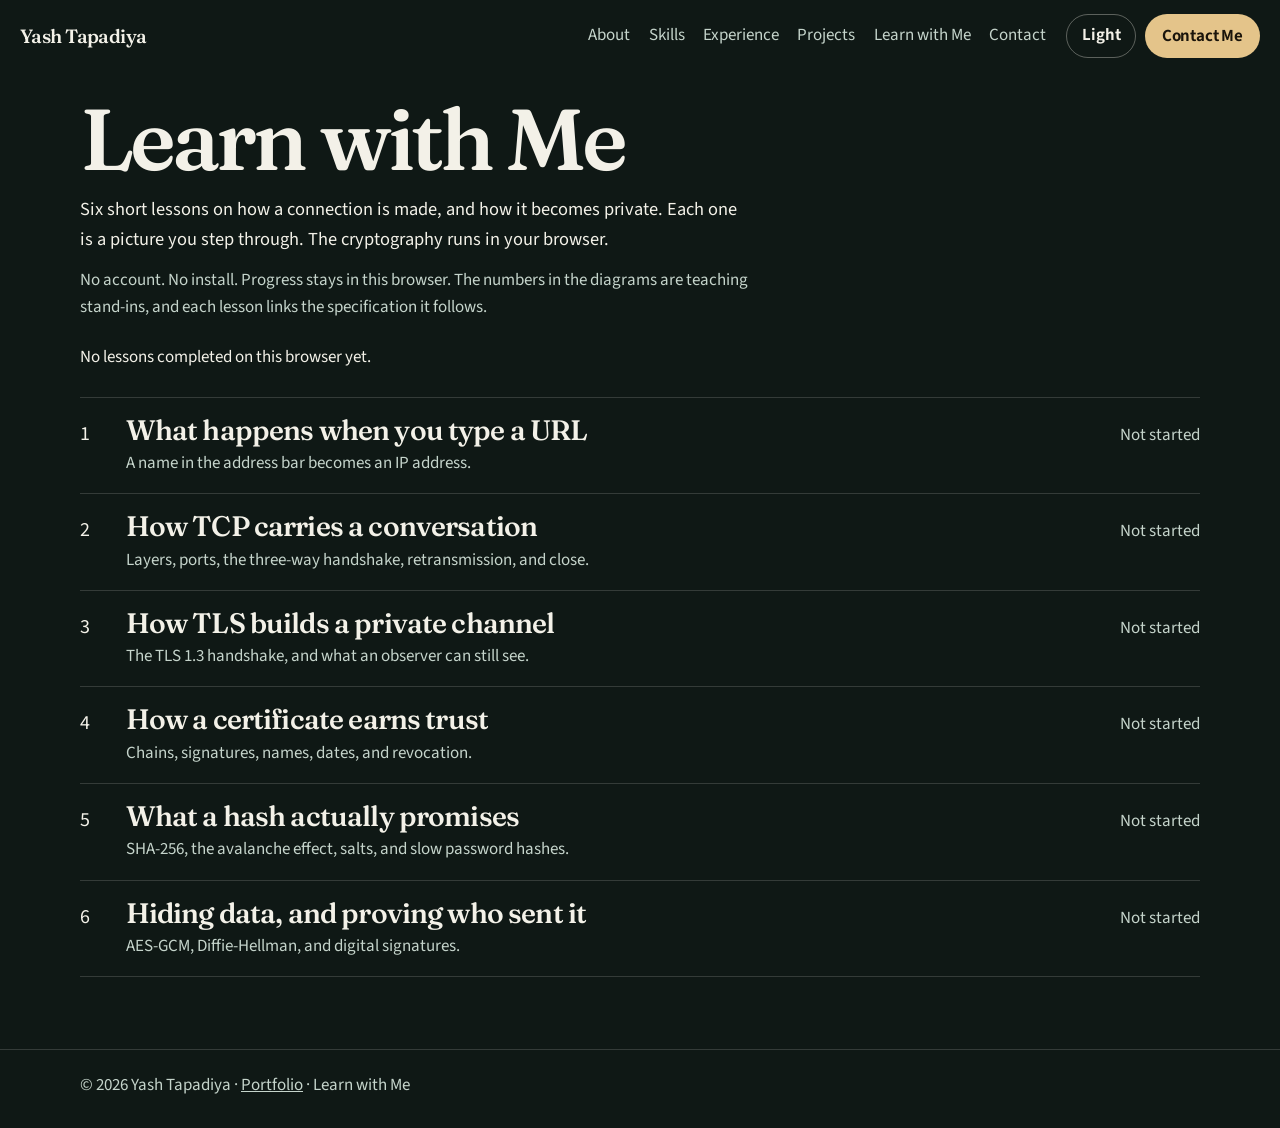
==== learn/index.html @ fdb94e3d "Add a Learn with Me course on connections and security. Six static lessons step through DNS, TCP, TL" ====
<!DOCTYPE html>
<html lang="en" data-theme="dark" class="no-js">
<head>
  <meta charset="UTF-8">
  <meta name="viewport" content="width=device-width, initial-scale=1.0">
  <script>
    document.documentElement.classList.remove("no-js");
    try {
      var savedTheme = localStorage.getItem("yt-theme");
      if (savedTheme === "light" || savedTheme === "dark") {
        document.documentElement.setAttribute("data-theme", savedTheme);
      }
    } catch (err) {}
  </script>
  <title>Learn with Me — Yash Tapadiya</title>
  <meta name="description" content="A free visual course on DNS, TCP, TLS, certificates, hashing, and encryption. Step through each idea in the browser.">
  <meta name="author" content="Yash Tapadiya">
  <meta name="theme-color" content="#0f1815">
  <link rel="canonical" href="https://yashtap1245-tech.github.io/learn/">
  <link rel="icon" href="../favicon.svg" type="image/svg+xml">
  <meta property="og:type" content="website">
  <meta property="og:locale" content="en_US">
  <meta property="og:site_name" content="Yash Tapadiya">
  <meta property="og:title" content="Learn with Me — Yash Tapadiya">
  <meta property="og:description" content="A free visual course on DNS, TCP, TLS, certificates, hashing, and encryption. Step through each idea in the browser.">
  <meta property="og:url" content="https://yashtap1245-tech.github.io/learn/">
  <meta property="og:image" content="https://yashtap1245-tech.github.io/data/portrait.jpg">
  <meta property="og:image:alt" content="Portrait of Yash Tapadiya">
  <meta name="twitter:card" content="summary">
  <meta name="twitter:title" content="Learn with Me — Yash Tapadiya">
  <meta name="twitter:description" content="A free visual course on DNS, TCP, TLS, certificates, hashing, and encryption. Step through each idea in the browser.">
  <meta name="twitter:image" content="https://yashtap1245-tech.github.io/data/portrait.jpg">
  <link rel="preload" href="../fonts/fraunces.woff2" as="font" type="font/woff2" crossorigin>
  <link rel="preload" href="../fonts/source-sans-3.woff2" as="font" type="font/woff2" crossorigin>
  <link rel="stylesheet" href="../css/site.css">
  <link rel="stylesheet" href="css/learn.css">
  
  <script type="application/ld+json">
  {
  "@context": "https://schema.org",
  "@type": "Course",
  "name": "Learn with Me",
  "description": "A free visual course on DNS, TCP, TLS, certificates, hashing, and encryption.",
  "url": "https://yashtap1245-tech.github.io/learn/",
  "isAccessibleForFree": true,
  "inLanguage": "en",
  "provider": {
    "@type": "Person",
    "name": "Yash Tapadiya",
    "url": "https://yashtap1245-tech.github.io/"
  }
}
  </script>
</head>
<body>
  <a class="skip" href="#content">Skip to content</a>
  <header class="site-header" id="site-header">
    <a class="logo" href="../">Yash Tapadiya</a>
    <nav class="site-nav" id="site-nav" aria-label="Sections">
      <ul class="nav-links">
        <li><a href="../#about">About</a></li>
        <li><a href="../#skills">Skills</a></li>
        <li><a href="../#experience">Experience</a></li>
        <li><a href="../#projects">Projects</a></li>
        <li><a href="index.html" aria-current="page">Learn with Me</a></li>
        <li><a href="../#contact">Contact</a></li>
      </ul>
    </nav>
    <div class="nav-actions">
      <button type="button" class="theme-toggle" id="theme-toggle" aria-pressed="false" aria-label="Switch to light mode">
        <span class="theme-toggle-label">Light</span>
      </button>
      <a class="btn btn-primary nav-hire" href="mailto:yashtap1245@gmail.com">Contact Me</a>
      <button type="button" class="nav-toggle" id="nav-toggle" aria-expanded="false" aria-controls="site-nav">Menu</button>
    </div>
    <div class="scroll-progress" aria-hidden="true"><span id="scroll-progress"></span></div>
  </header>
  <main id="content" tabindex="-1">
    <div class="learn-home">
      <div class="wrap">
        <h1>Learn with Me</h1>
        <p class="lede">Six short lessons on how a connection is made, and how it becomes private. Each one is a picture you step through. The cryptography runs in your browser.</p>
        <p class="course-note">No account. No install. Progress stays in this browser. The numbers in the diagrams are teaching stand-ins, and each lesson links the specification it follows.</p>
        <p class="course-progress" id="course-progress">No lessons completed on this browser yet.</p>
        <ol class="lesson-index" id="lesson-index">
        <li data-lesson="dns" data-steps="8">
          <a href="dns.html">
            <span class="lesson-num">1</span>
            <span>
              <span class="lesson-name">What happens when you type a URL</span>
              <span class="lesson-blurb">A name in the address bar becomes an IP address.</span>
            </span>
            <span class="lesson-state" data-state>Not started</span>
          </a>
        </li>
        <li data-lesson="tcp" data-steps="8">
          <a href="tcp.html">
            <span class="lesson-num">2</span>
            <span>
              <span class="lesson-name">How TCP carries a conversation</span>
              <span class="lesson-blurb">Layers, ports, the three-way handshake, retransmission, and close.</span>
            </span>
            <span class="lesson-state" data-state>Not started</span>
          </a>
        </li>
        <li data-lesson="tls" data-steps="8">
          <a href="tls.html">
            <span class="lesson-num">3</span>
            <span>
              <span class="lesson-name">How TLS builds a private channel</span>
              <span class="lesson-blurb">The TLS 1.3 handshake, and what an observer can still see.</span>
            </span>
            <span class="lesson-state" data-state>Not started</span>
          </a>
        </li>
        <li data-lesson="certificates" data-steps="7">
          <a href="certificates.html">
            <span class="lesson-num">4</span>
            <span>
              <span class="lesson-name">How a certificate earns trust</span>
              <span class="lesson-blurb">Chains, signatures, names, dates, and revocation.</span>
            </span>
            <span class="lesson-state" data-state>Not started</span>
          </a>
        </li>
        <li data-lesson="hashing" data-steps="6">
          <a href="hashing.html">
            <span class="lesson-num">5</span>
            <span>
              <span class="lesson-name">What a hash actually promises</span>
              <span class="lesson-blurb">SHA-256, the avalanche effect, salts, and slow password hashes.</span>
            </span>
            <span class="lesson-state" data-state>Not started</span>
          </a>
        </li>
        <li data-lesson="encryption" data-steps="8">
          <a href="encryption.html">
            <span class="lesson-num">6</span>
            <span>
              <span class="lesson-name">Hiding data, and proving who sent it</span>
              <span class="lesson-blurb">AES-GCM, Diffie-Hellman, and digital signatures.</span>
            </span>
            <span class="lesson-state" data-state>Not started</span>
          </a>
        </li>
        </ol>
      </div>
    </div>
  </main>
  <footer class="site-footer">
    <div class="wrap">
      <p>© 2026 Yash Tapadiya · <a href="../">Portfolio</a> · Learn with Me</p>
    </div>
  </footer>
  <script src="js/learn.js"></script>
</body>
</html>
---- css/site.css ----
@font-face {
  font-family: "Fraunces";
  src: url("../fonts/fraunces.woff2") format("woff2");
  font-weight: 100 900;
  font-style: normal;
  font-display: swap;
}

@font-face {
  font-family: "Fraunces";
  src: url("../fonts/fraunces-italic.woff2") format("woff2");
  font-weight: 100 900;
  font-style: italic;
  font-display: swap;
}

@font-face {
  font-family: "Source Sans 3";
  src: url("../fonts/source-sans-3.woff2") format("woff2");
  font-weight: 200 900;
  font-style: normal;
  font-display: swap;
}

:root {
  --bg: #0f1815;
  --elev: #16241f;
  --surface: #1c2e28;
  --text: #f3f1e8;
  --muted: #c5d4cb;
  --brass: #e4c48a;
  --brass-ink: #1a140b;
  --line: rgba(243, 241, 232, 0.16);
  --line-strong: rgba(243, 241, 232, 0.34);
  --btn: #e4c48a;
  --btn-text: #1a140b;
  --btn-hover: #f3d7a6;
  --ghost-hover: #f3f1e8;
  --nav-h: 4.5rem;
  --gutter: 1.25rem;
  --measure: 66ch;
  --header: color-mix(in srgb, var(--bg) 84%, transparent);
  --shadow: 0 24px 60px rgba(0, 0, 0, 0.28);
  color-scheme: dark;
  scrollbar-color: var(--brass) var(--bg);
  scrollbar-width: thin;
}

html[data-theme="light"] {
  --bg: #e5eee8;
  --elev: #f4f7f5;
  --surface: #fbfcfb;
  --text: #13241c;
  --muted: #3c5248;
  --brass: #8a5418;
  --brass-ink: #1a140b;
  --line: rgba(19, 36, 28, 0.14);
  --line-strong: rgba(19, 36, 28, 0.32);
  --btn: #16382c;
  --btn-text: #f4f7f4;
  --btn-hover: #0e2820;
  --ghost-hover: #16382c;
  --header: color-mix(in srgb, var(--bg) 88%, transparent);
  --shadow: 0 18px 40px rgba(19, 36, 28, 0.08);
  color-scheme: light;
}

*,
*::before,
*::after { box-sizing: border-box; }

html { scroll-padding-top: var(--nav-h); }

@media (prefers-reduced-motion: no-preference) {
  html { scroll-behavior: smooth; }
}

html.lenis,
html.lenis body { scroll-behavior: auto !important; }

body.nav-lock { overflow: hidden; }

body {
  margin: 0;
  background: var(--bg);
  color: var(--text);
  font-family: "Source Sans 3", "Segoe UI", sans-serif;
  font-size: 1.0625rem;
  font-weight: 400;
  line-height: 1.6;
  text-rendering: optimizeLegibility;
  -webkit-font-smoothing: antialiased;
  overflow-x: clip;
}

img { max-width: 100%; height: auto; }

h1, h2, h3, p, ul, ol, blockquote, figure, address { margin: 0; }

address { font-style: normal; }

ul, ol { padding: 0; list-style: none; }

a { color: inherit; }

strong { font-weight: 650; }

::selection {
  background: var(--brass);
  color: var(--brass-ink);
}

:focus { outline: none; }

:focus-visible {
  outline: 2px solid var(--brass);
  outline-offset: 3px;
}

.skip {
  position: absolute;
  left: 1rem;
  top: -4rem;
  z-index: 100;
  background: var(--brass);
  color: var(--brass-ink);
  padding: 0.6rem 0.9rem;
  border-radius: 999px;
  text-decoration: none;
  font-weight: 650;
}

.skip:focus { top: 0.75rem; }

.wrap {
  width: min(1120px, calc(100% - 2 * var(--gutter)));
  margin-inline: auto;
}

.section {
  padding: 5.5rem 0;
  scroll-margin-top: var(--nav-h);
}

.section-elev { background: var(--elev); }

.section h2,
.contact-display,
.hero h1,
.logo,
.reel-name,
.stat-num,
.edu h3,
.project-name,
.job h3,
.pullquote {
  font-family: "Fraunces", Georgia, serif;
  font-weight: 560;
}

.section h2 {
  font-size: clamp(2.5rem, 5vw, 3.75rem);
  letter-spacing: -0.045em;
  line-height: 0.95;
  margin-bottom: 1.4rem;
}

.btn {
  display: inline-flex;
  align-items: center;
  justify-content: center;
  min-height: 44px;
  padding: 0.65rem 1.15rem;
  border-radius: 999px;
  border: 1px solid transparent;
  text-decoration: none;
  font-weight: 650;
  letter-spacing: -0.01em;
  line-height: 1;
  transition: background-color 0.2s ease, border-color 0.2s ease, color 0.2s ease;
}

.btn-primary { background: var(--btn); color: var(--btn-text); }
.btn-primary:hover { background: var(--btn-hover); }

.btn-ghost {
  background: transparent;
  color: var(--text);
  border-color: var(--line-strong);
}

.btn-ghost:hover {
  border-color: var(--brass);
  color: var(--ghost-hover);
}

html[data-theme="dark"] .btn-ghost:hover { color: var(--brass); }

.cursor {
  position: fixed;
  left: 0;
  top: 0;
  z-index: 80;
  width: 14px;
  height: 14px;
  margin: -7px 0 0 -7px;
  border: 1px solid #fff;
  border-radius: 50%;
  mix-blend-mode: difference;
  pointer-events: none;
  opacity: 0;
  transform: translate3d(-100px, -100px, 0);
}

html.has-cursor,
html.has-cursor * { cursor: none !important; }

.cursor.is-hot {
  width: 46px;
  height: 46px;
  margin: -23px 0 0 -23px;
}

.site-header {
  position: fixed;
  inset: 0 0 auto 0;
  z-index: 40;
  display: flex;
  align-items: center;
  gap: 1.25rem;
  height: var(--nav-h);
  padding: 0 var(--gutter);
  background: transparent;
}

.site-header.is-scrolled {
  background: var(--header);
  backdrop-filter: blur(16px);
  border-bottom: 1px solid var(--line);
}

.logo {
  font-size: 1.2rem;
  letter-spacing: -0.03em;
  text-decoration: none;
  margin-right: auto;
  white-space: nowrap;
}

.nav-links {
  display: flex;
  align-items: center;
  gap: 1.15rem;
}

.nav-links a {
  text-decoration: none;
  color: var(--muted);
  padding: 0.4rem 0;
}

.nav-links a:hover { color: var(--text); }

.nav-links a[aria-current="true"] {
  color: var(--text);
  text-decoration: underline;
  text-decoration-color: var(--brass);
  text-decoration-thickness: 2px;
  text-underline-offset: 0.4rem;
}

.nav-actions {
  display: flex;
  align-items: center;
  gap: 0.55rem;
}

.theme-toggle,
.nav-toggle {
  min-height: 44px;
  border: 1px solid var(--line-strong);
  background: transparent;
  color: var(--text);
  border-radius: 999px;
  font: inherit;
  font-weight: 650;
  padding: 0 0.9rem;
  white-space: nowrap;
}

.theme-toggle:hover,
.nav-toggle:hover { border-color: var(--brass); }

.nav-toggle { display: none; }

.nav-hire { padding-inline: 1rem; white-space: nowrap; }

@media (max-width: 520px) {
  .nav-actions { gap: 0.35rem; }
  .nav-hire { display: none; }
  .theme-toggle,
  .nav-toggle { padding-inline: 0.7rem; }
  .logo { font-size: 1.02rem; }
}

.scroll-progress {
  position: absolute;
  left: 0;
  right: 0;
  bottom: 0;
  height: 2px;
  pointer-events: none;
}

.scroll-progress span {
  display: block;
  height: 100%;
  width: 100%;
  background: var(--brass);
  transform: scaleX(0);
  transform-origin: left center;
}

.hero {
  position: relative;
  min-height: 100svh;
  padding: calc(var(--nav-h) + 1.75rem) 0 2.5rem;
  background:
    radial-gradient(55% 48% at 82% 38%, rgba(228, 196, 138, 0.16), transparent 64%),
    radial-gradient(40% 36% at 96% 80%, rgba(36, 78, 66, 0.55), transparent 70%),
    var(--bg);
  scroll-margin-top: 0;
}

html[data-theme="light"] .hero {
  background:
    radial-gradient(50% 46% at 84% 36%, rgba(138, 84, 24, 0.16), transparent 62%),
    radial-gradient(36% 32% at 8% 90%, rgba(22, 56, 44, 0.08), transparent 70%),
    var(--bg);
}

.sounding {
  display: none;
  position: absolute;
  inset: 0;
  width: 100%;
  height: 100%;
  z-index: 0;
  pointer-events: none;
}

html.is-live .sounding { display: block; }

.hero-shade {
  position: absolute;
  inset: 0;
  z-index: 1;
  pointer-events: none;
  background:
    linear-gradient(90deg, color-mix(in srgb, var(--bg) 94%, transparent) 0%, color-mix(in srgb, var(--bg) 78%, transparent) 36%, color-mix(in srgb, var(--bg) 28%, transparent) 58%, transparent 72%),
    linear-gradient(to bottom, color-mix(in srgb, var(--bg) 80%, transparent), transparent 18%);
}

.hero-inner { position: relative; z-index: 2; }

.hero-grid {
  display: grid;
  grid-template-columns: minmax(0, 1fr) minmax(12.5rem, 16.5rem);
  gap: clamp(1.5rem, 4vw, 4rem);
  align-items: center;
}

.hero-tag {
  display: flex;
  align-items: center;
  gap: 0.6rem;
  color: var(--muted);
  margin-bottom: 1rem;
  max-width: 40rem;
}

.status-dot {
  flex: 0 0 auto;
  width: 0.55rem;
  height: 0.55rem;
  border-radius: 50%;
  background: #7dcea0;
  box-shadow: 0 0 0 4px rgba(125, 206, 160, 0.16);
}

html[data-theme="light"] .status-dot {
  background: #1f7a45;
  box-shadow: 0 0 0 4px rgba(31, 122, 69, 0.14);
}

.hero h1 {
  font-size: clamp(4.4rem, 8.6vw, 7.5rem);
  line-height: 0.86;
  letter-spacing: -0.055em;
  font-weight: 560;
}

.line { display: block; }

.line-inner { display: block; padding-bottom: 0.08em; }

.hero-desc {
  max-width: var(--measure);
  margin-top: 1.15rem;
  font-size: 1.08rem;
  line-height: 1.6;
}

.hero-actions {
  display: flex;
  flex-wrap: wrap;
  gap: 0.7rem;
  margin-top: 1.35rem;
}

.hero-mail { margin-top: 0.8rem; }

.hero-mail a,
.contact-sub a {
  text-decoration-color: var(--brass);
  text-underline-offset: 0.18em;
}

.hero-portrait {
  margin: 0;
  justify-self: end;
  width: min(100%, 14.5rem);
}

.hero-portrait img {
  display: block;
  width: 100%;
  height: auto;
  aspect-ratio: 1 / 1;
  object-fit: cover;
  object-position: center center;
  border: 0;
  border-radius: 4px;
  box-shadow: 0 12px 28px rgba(0, 0, 0, 0.28);
}

html[data-theme="light"] .hero-portrait img {
  box-shadow: 0 10px 24px rgba(19, 36, 28, 0.14);
}

.hero-portrait figcaption {
  margin-top: 0.55rem;
  color: var(--muted);
  font-size: 0.95rem;
}

.stats {
  display: grid;
  grid-template-columns: repeat(3, 1fr);
  margin-top: 2.75rem;
  border-top: 1px solid var(--line);
}

.stats li {
  padding: 1.15rem 1rem 0 0;
}

.stats li + li {
  border-left: 1px solid var(--line);
  padding-left: 1rem;
}

.stat-num {
  display: block;
  font-size: clamp(2rem, 3vw, 2.7rem);
  letter-spacing: -0.04em;
  line-height: 1;
}

.stat-label {
  display: block;
  margin-top: 0.35rem;
  color: var(--muted);
  max-width: 12rem;
}

.about-grid {
  display: grid;
  grid-template-columns: minmax(0, 1.15fr) minmax(16rem, 0.85fr);
  gap: clamp(2rem, 6vw, 5rem);
  align-items: start;
}

.about-copy p + p { margin-top: 1rem; }

.about-copy p { max-width: var(--measure); }

.pullquote {
  margin: 1.6rem 0;
  padding-left: 1.1rem;
  border-left: 2px solid var(--brass);
  font-style: italic;
  font-size: clamp(1.35rem, 2vw, 1.7rem);
  font-weight: 480;
  line-height: 1.35;
  letter-spacing: -0.025em;
  max-width: 38rem;
}

.pullquote p { max-width: none; }

.edu + .edu { margin-top: 1.5rem; padding-top: 1.5rem; border-top: 1px solid var(--line); }

.edu h3 {
  font-size: clamp(1.45rem, 2vw, 1.8rem);
  letter-spacing: -0.03em;
  line-height: 1.15;
}

.edu-degree { margin-top: 0.3rem; }

.edu-meta {
  display: flex;
  justify-content: space-between;
  gap: 1rem;
  margin-top: 0.75rem;
  color: var(--muted);
}

.edu-gpa {
  color: var(--text);
  font-family: "Fraunces", Georgia, serif;
  font-size: 1.15rem;
  letter-spacing: -0.03em;
}

.edu-courses {
  margin-top: 0.7rem;
  color: var(--muted);
  font-size: 0.98rem;
  line-height: 1.5;
}

.jumps {
  display: flex;
  flex-wrap: wrap;
  gap: 0.55rem 1.2rem;
  margin: 0 0 1.5rem;
}

.jumps a {
  color: var(--muted);
  text-decoration: none;
  padding: 0.35rem 0;
}

.jumps a:hover { color: var(--brass); }

.skills-reel { height: 210vh; position: relative; }

.skills-reel-sticky {
  min-height: 100vh;
  display: flex;
  flex-direction: column;
  justify-content: center;
  padding: var(--nav-h) 0 2rem;
  background: var(--bg);
}

.reel-name {
  font-size: clamp(3.2rem, 8vw, 6.4rem);
  letter-spacing: -0.05em;
  line-height: 0.9;
  margin-bottom: 1.25rem;
}

.reel-items {
  display: flex;
  flex-wrap: wrap;
  gap: 0.45rem 1.3rem;
  max-width: 48rem;
}

.reel-items li {
  font-size: clamp(1.2rem, 2vw, 1.65rem);
  letter-spacing: -0.02em;
}

.reel-ticks {
  display: flex;
  gap: 0.4rem;
  margin-top: 1.6rem;
}

.reel-ticks span {
  width: 1.6rem;
  height: 3px;
  background: var(--line-strong);
}

.reel-ticks span.is-on { background: var(--brass); }

.reel-skip {
  margin-top: 1.25rem;
  color: var(--muted);
  text-underline-offset: 0.18em;
  text-decoration-color: var(--brass);
  width: fit-content;
}

.skills-index {
  display: grid;
  grid-template-columns: 1fr 1fr;
  gap: 2.4rem 3.5rem;
  padding-top: 1rem;
}

.skills-index:focus { outline: none; }

.skill-group h3 {
  font-family: "Fraunces", Georgia, serif;
  font-weight: 540;
  font-size: 1.7rem;
  letter-spacing: -0.03em;
  margin-bottom: 0.7rem;
}

.skill-group ul {
  display: grid;
  grid-template-columns: 1fr 1fr;
  gap: 0 1.25rem;
}

.skill-group li {
  padding: 0.42rem 0;
  border-bottom: 1px solid var(--line);
}

.skill-group li:hover { color: var(--brass); }

.timeline-wrap { position: relative; }

.timeline-track,
.timeline-fill {
  position: absolute;
  left: 6px;
  top: 0.45rem;
  bottom: 0.45rem;
  width: 1px;
}

.timeline-track { background: var(--line-strong); }

.timeline-fill {
  background: var(--brass);
  transform: scaleY(1);
  transform-origin: top center;
}

@media (prefers-reduced-motion: no-preference) {
  .timeline-fill { transform: scaleY(0); }
}

.job {
  position: relative;
  padding: 0 0 2.6rem 2.4rem;
}

.job:last-child { padding-bottom: 0; }

.dot {
  position: absolute;
  left: 1px;
  top: 0.45rem;
  width: 11px;
  height: 11px;
  border-radius: 50%;
  background: var(--brass);
  z-index: 1;
}

.job h3 {
  font-size: clamp(1.7rem, 2.5vw, 2.15rem);
  letter-spacing: -0.035em;
  line-height: 1.05;
}

.job-role {
  margin-top: 0.35rem;
  font-weight: 650;
}

.job-meta {
  display: flex;
  flex-wrap: wrap;
  gap: 0.4rem 1.1rem;
  margin-top: 0.3rem;
  color: var(--muted);
}

.bullets { margin-top: 0.85rem; }

.bullets li {
  position: relative;
  padding-left: 1rem;
  margin-top: 0.7rem;
  max-width: 68ch;
}

.bullets li::before {
  content: "";
  position: absolute;
  left: 0;
  top: 0.62em;
  width: 6px;
  height: 6px;
  border-radius: 50%;
  background: var(--brass);
}

.project-grid {
  display: grid;
  grid-template-columns: 1fr 1fr;
  gap: 1rem;
  perspective: 1400px;
}

.project {
  position: relative;
  display: flex;
  flex-direction: column;
  padding: 1.35rem 1.35rem 1.2rem;
  background: var(--surface);
  border: 1px solid var(--line);
  transform-style: preserve-3d;
  overflow: hidden;
  --mx: 50%;
  --my: 0%;
}

.project::before {
  content: "";
  position: absolute;
  inset: 0;
  background: radial-gradient(380px circle at var(--mx) var(--my), color-mix(in srgb, var(--brass) 18%, transparent), transparent 42%);
  opacity: 0;
  transition: opacity 0.35s ease;
  pointer-events: none;
}

.project:hover { border-color: var(--brass); }
.project:hover::before { opacity: 1; }

.project-featured { grid-column: 1 / -1; padding: 1.6rem 1.6rem 1.4rem; }

.project-meta { color: var(--muted); font-size: 0.98rem; }

.project-name {
  font-size: clamp(1.55rem, 2.2vw, 2rem);
  letter-spacing: -0.035em;
  line-height: 1.12;
  margin: 0.35rem 0 0.7rem;
}

.project-featured .project-name { font-size: clamp(2rem, 3.4vw, 2.9rem); }

.project-desc { max-width: 72ch; }

.project-tech {
  display: flex;
  flex-wrap: wrap;
  gap: 0.4rem 1rem;
  margin-top: auto;
  padding-top: 1rem;
  color: var(--muted);
  position: relative;
}

.project-featured {
  display: grid;
  grid-template-columns: minmax(0, 1.45fr) minmax(12rem, 0.55fr);
  column-gap: 2rem;
  align-items: end;
}

.project-featured .project-meta,
.project-featured .project-name,
.project-featured .project-desc { grid-column: 1; }

.project-featured .project-tech {
  grid-column: 2;
  grid-row: 1 / span 4;
  align-self: end;
  flex-direction: column;
  align-items: flex-start;
  gap: 0.45rem;
  margin-top: 0;
  padding: 0 0 0 1.25rem;
  border-left: 1px solid var(--line);
}

.contact-display {
  font-size: clamp(3.1rem, 8vw, 6rem);
  line-height: 0.9;
  letter-spacing: -0.05em;
  margin: 0.2rem 0 1.2rem;
}

.contact-sub {
  max-width: 42rem;
  color: var(--text);
}

.contact-list {
  display: grid;
  grid-template-columns: 1fr 1fr;
  gap: 0.75rem;
  margin: 1.6rem 0 1.5rem;
}

.contact-list a {
  display: flex;
  flex-direction: column;
  gap: 0.15rem;
  min-height: 5.2rem;
  padding: 0.95rem 1rem;
  text-decoration: none;
  background: var(--surface);
  border: 1px solid var(--line);
}

.contact-list a:hover { border-color: var(--brass); }

.contact-k { color: var(--muted); font-size: 0.95rem; }

.contact-v {
  font-size: 1.05rem;
  overflow-wrap: anywhere;
}

.site-footer {
  padding: 1.4rem 0 1.8rem;
  color: var(--muted);
  border-top: 1px solid var(--line);
}

@media (prefers-reduced-motion: no-preference) {
  .line { overflow: hidden; }

  .line-inner {
    animation: rise 1.05s cubic-bezier(0.16, 1, 0.3, 1) both;
  }

  .line + .line .line-inner { animation-delay: 0.12s; }
}

@keyframes rise {
  from { transform: translateY(108%); }
  to { transform: translateY(0); }
}

@media (max-width: 980px) {
  .project-featured { grid-template-columns: 1fr; }
  .project-featured .project-tech {
    grid-column: 1;
    grid-row: auto;
    flex-direction: row;
    border-left: 0;
    padding: 1rem 0 0;
    margin-top: 0.6rem;
    border-top: 1px solid var(--line);
  }
}

@media (max-width: 860px) {
  :root { --gutter: 1.1rem; }

  .nav-toggle { display: inline-flex; align-items: center; }

  html:not(.no-js) .site-nav {
    position: fixed;
    inset: var(--nav-h) 0 0 0;
    background: color-mix(in srgb, var(--bg) 96%, transparent);
    backdrop-filter: blur(18px);
    padding: 1.25rem var(--gutter) 2rem;
    visibility: hidden;
    overflow: auto;
    transform: translateY(-8px);
  }

  html:not(.no-js) .site-header.is-open .site-nav {
    visibility: visible;
    transform: none;
  }

  html:not(.no-js) .nav-links {
    flex-direction: column;
    align-items: flex-start;
    gap: 0.2rem;
  }

  html:not(.no-js) .nav-links a {
    font-family: "Fraunces", Georgia, serif;
    font-size: clamp(2rem, 8vw, 2.6rem);
    letter-spacing: -0.04em;
    color: var(--text);
    padding: 0.25rem 0;
  }

  html.no-js .site-header {
    height: auto;
    flex-wrap: wrap;
    padding-top: 0.8rem;
    padding-bottom: 0.8rem;
    background: var(--header);
  }

  html.no-js .nav-toggle { display: none; }
  html.no-js .nav-links { flex-wrap: wrap; gap: 0.7rem 1rem; }
  html.no-js .logo { width: 100%; }

  .hero { min-height: auto; padding-top: calc(var(--nav-h) + 1.15rem); }
  .hero-grid {
    display: flex;
    flex-direction: column;
    align-items: stretch;
  }
  .hero-copy { display: contents; }
  .hero-tag { order: 1; margin-bottom: 0.35rem; }
  .hero h1 { order: 2; font-size: clamp(3.5rem, 16vw, 4.8rem); }
  .hero-actions { order: 3; margin-top: 0.85rem; }
  .hero-mail { order: 4; }
  .hero-portrait {
    order: 5;
    justify-self: start;
    width: 9.25rem;
    max-width: 72%;
    margin-top: 1.15rem;
  }
  .hero-portrait img { width: 100%; }
  .hero-portrait figcaption { max-width: 16rem; }
  .hero-desc { order: 6; margin-top: 0.9rem; }
  .stats { grid-template-columns: repeat(3, minmax(0, 1fr)); gap: 0.85rem 0.35rem; }
  .stats li,
  .stats li + li { border-left: 0; padding-left: 0; padding-right: 0.45rem; }
  .stats li + li { border-left: 1px solid var(--line); padding-left: 0.55rem; }
  .about-grid,
  .skills-index,
  .project-grid,
  .contact-list { grid-template-columns: 1fr; }
  .section { padding: 4.2rem 0; }
  .skills-reel { display: none !important; }
}

.learn-tease { border-top: 1px solid var(--line); }

.learn-tease-grid {
  display: grid;
  grid-template-columns: minmax(0, 0.9fr) minmax(0, 1.1fr);
  gap: clamp(1.5rem, 4vw, 4rem);
  align-items: start;
}

.learn-tease p { max-width: 36rem; }

.learn-tease .btn { margin-top: 1.25rem; }

.learn-tease-list a {
  display: grid;
  grid-template-columns: 1.6rem minmax(0, 1fr);
  gap: 0.75rem;
  align-items: baseline;
  text-decoration: none;
  padding: 0.85rem 0;
  border-top: 1px solid var(--line);
}

.learn-tease-list li:last-child a { border-bottom: 1px solid var(--line); }

.learn-tease-list span {
  font-family: "Fraunces", Georgia, serif;
  font-size: 1.25rem;
  letter-spacing: -0.03em;
}

.learn-tease-list a:hover { color: var(--brass); }

@media (max-width: 1180px) and (min-width: 861px) {
  .nav-links { gap: 0.7rem; }
  .logo { font-size: 1.05rem; }
}

@media (max-width: 860px) {
  .learn-tease-grid { grid-template-columns: 1fr; }
}

@media (forced-colors: active) {
  .cursor { display: none; }
  html.has-cursor,
  html.has-cursor * { cursor: auto !important; }
  .btn-primary { border: 1px solid ButtonText; }
}

@media print {
  .site-header,
  .cursor,
  .sounding,
  .hero-shade,
  .skills-reel,
  .nav-toggle,
  .theme-toggle { display: none !important; }
  body { background: #fff; color: #000; }
  .section-elev,
  .project,
  .contact-list a { background: #fff; }
  a { text-decoration: underline; }
  .hero { min-height: 0; padding-top: 0; }
}
---- learn/css/learn.css ----
.visually-hidden {
  position: absolute;
  width: 1px;
  height: 1px;
  padding: 0;
  margin: -1px;
  overflow: hidden;
  clip: rect(0, 0, 0, 0);
  white-space: nowrap;
  border: 0;
}

.learn-home {
  padding: calc(var(--nav-h) + 1.75rem) 0 4.5rem;
}

.learn-home h1,
.lesson-intro h1,
.step h2,
.quiz h2,
.lab h2,
.takeaways h2,
.diagram-kicker,
.exchange-head,
.sheet strong,
.split h3,
.lesson-name,
.hv-word {
  font-family: "Fraunces", Georgia, serif;
  font-weight: 560;
  letter-spacing: -0.03em;
}

.learn-home h1 {
  font-size: clamp(3.1rem, 8vw, 5.4rem);
  letter-spacing: -0.045em;
  line-height: 0.92;
}

.lede {
  margin-top: 1rem;
  max-width: 42rem;
  font-size: 1.15rem;
}

.course-note {
  margin-top: 0.8rem;
  max-width: 42rem;
  color: var(--muted);
}

.course-progress {
  margin-top: 1.4rem;
  max-width: 42rem;
}

.lesson-index { margin-top: 1.6rem; }

.lesson-index a {
  display: grid;
  grid-template-columns: 2rem minmax(0, 1fr) auto;
  gap: 0.85rem;
  align-items: baseline;
  text-decoration: none;
  padding: 1rem 0;
  border-top: 1px solid var(--line);
}

.lesson-index li:last-child a { border-bottom: 1px solid var(--line); }

.lesson-num { font-size: 1.25rem; }

.lesson-name {
  display: block;
  font-size: clamp(1.4rem, 2.2vw, 1.8rem);
  line-height: 1.15;
}

.lesson-blurb {
  display: block;
  margin-top: 0.25rem;
  color: var(--muted);
}

.lesson-state { color: var(--muted); }

.lesson-index a:hover .lesson-name { color: var(--brass); }

.learn-layout {
  width: min(1120px, calc(100% - 2 * var(--gutter)));
  margin-inline: auto;
  padding: calc(var(--nav-h) + 1.4rem) 0 4.5rem;
  display: grid;
  grid-template-columns: 14.5rem minmax(0, 1fr);
  gap: 2.25rem;
  align-items: start;
}

.course-nav { position: sticky; top: calc(var(--nav-h) + 1rem); }

.course-nav p { color: var(--muted); margin-bottom: 0.45rem; }

.course-nav a {
  display: block;
  text-decoration: none;
  color: var(--muted);
  padding: 0.38rem 0;
}

.course-nav a:hover { color: var(--text); }

.course-nav a[aria-current="page"] {
  color: var(--text);
  text-decoration: underline;
  text-decoration-color: var(--brass);
  text-decoration-thickness: 2px;
  text-underline-offset: 0.28rem;
}

.lesson-kicker { color: var(--muted); margin-bottom: 0.4rem; }

.lesson-intro h1 {
  font-size: clamp(2.3rem, 4.6vw, 3.5rem);
  letter-spacing: -0.04em;
  line-height: 0.98;
}

.learn-points { margin-top: 1.1rem; }

.learn-points li {
  max-width: 62ch;
  margin-top: 0.4rem;
  padding: 0.15rem 0 0.15rem 0.9rem;
  border-left: 2px solid var(--line-strong);
}

.stage {
  display: grid;
  grid-template-columns: minmax(16rem, 0.92fr) minmax(0, 1.08fr);
  gap: 1.25rem 1.5rem;
  align-items: start;
  margin-top: 1.6rem;
}

.diagram-panel {
  background: var(--surface);
  border: 1px solid var(--line);
  border-top: 3px solid var(--brass);
  padding: 1.1rem 1.1rem 1rem;
  min-height: 18rem;
}

.diagram-kicker {
  font-size: 1.45rem;
  line-height: 1.15;
  margin-bottom: 0.55rem;
}

.diagram-caption {
  margin-top: 0.9rem;
  color: var(--muted);
}

.local-rows div {
  display: grid;
  grid-template-columns: 8.2rem minmax(0, 1fr);
  gap: 0.6rem;
  padding: 0.55rem 0;
  border-top: 1px solid var(--line);
  opacity: 0.42;
}

.local-rows div.is-on { opacity: 1; }

.local-rows dt { color: var(--muted); }

.exchange-head {
  display: flex;
  justify-content: space-between;
  gap: 1rem;
  font-size: 1.35rem;
  line-height: 1.15;
}

.msg { margin-top: 0.85rem; }

.msg-name { font-weight: 650; }

.msg-detail {
  font-weight: 400;
  color: var(--muted);
}

.msg-track {
  position: relative;
  height: 1.15rem;
  margin-top: 0.35rem;
  background: linear-gradient(var(--line-strong), var(--line-strong)) center / 100% 1px no-repeat;
}

.msg-dot {
  position: absolute;
  top: 50%;
  left: 0;
  width: 0.7rem;
  height: 0.7rem;
  margin-top: -0.35rem;
  border-radius: 50%;
  background: var(--brass);
}

.msg[data-dir="back"] .msg-dot { left: calc(100% - 0.7rem); }

.msg.is-settled[data-dir="forward"] .msg-dot { left: calc(100% - 0.7rem); }

.msg.is-settled[data-dir="back"] .msg-dot { left: 0; }

.msg.is-new[data-dir="forward"] .msg-dot { animation: glide-forward 1.05s cubic-bezier(0.16, 1, 0.3, 1) both; }

.msg.is-new[data-dir="back"] .msg-dot { animation: glide-back 1.05s cubic-bezier(0.16, 1, 0.3, 1) both; }

@keyframes glide-forward {
  from { left: 0; }
  to { left: calc(100% - 0.7rem); }
}

@keyframes glide-back {
  from { left: calc(100% - 0.7rem); }
  to { left: 0; }
}

html.freeze .msg.is-new[data-dir="forward"] .msg-dot,
html.freeze .msg.is-new[data-dir="back"] .msg-dot {
  animation: none;
  left: 46%;
}

.msg.is-lost .msg-track {
  background: none;
  border-top: 1px dashed var(--line-strong);
  margin-top: 0.7rem;
}

.msg.is-lost[data-dir] .msg-dot {
  background: transparent;
  border: 2px solid var(--brass);
  left: 46%;
}

.seal {
  margin: 0.95rem 0 0.15rem;
  padding-top: 0.55rem;
  border-top: 1px dashed var(--brass);
}

.shell {
  border: 1px solid var(--line-strong);
  padding: 0.45rem 0.6rem 0.55rem;
  margin-top: 0.4rem;
}

.shell > span {
  display: block;
  color: var(--muted);
}

.shell.is-hot { border-color: var(--brass); }

.shell.is-hot > span { color: var(--text); }

.payload {
  background: color-mix(in srgb, var(--brass) 18%, transparent);
  color: var(--text);
  padding: 0.6rem;
}

.chain-wrap { display: grid; gap: 0.9rem; }

.sheet {
  border: 1px solid var(--line-strong);
  background: var(--elev);
  padding: 0.75rem 0.85rem;
  margin-top: 0.5rem;
}

.sheet strong {
  display: block;
  font-size: 1.3rem;
  line-height: 1.15;
}

.sheet span { color: var(--muted); }

.chain .sheet:not(.is-hot) { opacity: 0.5; }

.sheet.is-hot {
  opacity: 1;
  border-color: var(--brass);
}

.checks li {
  margin-top: 0.4rem;
  padding: 0.2rem 0 0.2rem 0.85rem;
  border-left: 2px solid var(--line-strong);
  color: var(--muted);
}

.checks li.is-on {
  border-left-color: var(--brass);
  color: var(--text);
}

.flow li {
  position: relative;
  padding: 0.4rem 0 0.4rem 1.35rem;
  color: var(--muted);
}

.flow li::before {
  content: "";
  position: absolute;
  left: 0;
  top: 0.65rem;
  width: 0.55rem;
  height: 0.55rem;
  border: 2px solid var(--line-strong);
  border-radius: 50%;
  background: var(--surface);
}

.flow li.is-on { color: var(--text); }

.flow li.is-on::before {
  border-color: var(--brass);
  background: var(--brass);
}

.split { display: grid; gap: 0.7rem; }

.split section {
  border: 1px solid var(--line);
  padding: 0.8rem 0.85rem;
}

.split section.is-on { border-color: var(--brass); }

.split h3 {
  font-size: 1.35rem;
  line-height: 1.15;
  margin-bottom: 0.3rem;
}

.hashvis { display: grid; gap: 0.65rem; }

.hv-word {
  font-size: clamp(1.7rem, 3vw, 2.15rem);
  line-height: 1.05;
}

.hv-label { color: var(--muted); }

.hv-rule {
  height: 1px;
  background: var(--brass);
  border: 0;
  margin: 0.2rem 0;
}

.hv-note { color: var(--muted); }

.step h2 {
  font-size: clamp(1.7rem, 3vw, 2.25rem);
  line-height: 1.12;
  margin-bottom: 0.7rem;
}

.step p,
.key-idea,
.why,
.takeaways li,
.lab p { max-width: 64ch; }

.step p + p { margin-top: 0.75rem; }

.step a,
.sources a,
.lede a,
.lab a,
.takeaways a,
.pager a {
  text-decoration: underline;
  text-decoration-color: var(--brass);
  text-underline-offset: 0.16em;
}

code {
  font-family: ui-monospace, SFMono-Regular, Menlo, Consolas, monospace;
  font-size: 0.92em;
}

.key-idea {
  margin-top: 1rem;
  padding: 0.15rem 0 0.15rem 0.9rem;
  border-left: 2px solid var(--brass);
  font-family: "Fraunces", Georgia, serif;
  font-size: 1.28rem;
  font-weight: 480;
  line-height: 1.35;
  letter-spacing: -0.02em;
}

.key-label {
  display: block;
  margin-bottom: 0.2rem;
  font-family: "Source Sans 3", "Segoe UI", sans-serif;
  font-size: 0.98rem;
  letter-spacing: 0;
  color: var(--muted);
}

.step-count {
  color: var(--muted);
  margin-bottom: 0.35rem;
}

.controls {
  display: flex;
  flex-wrap: wrap;
  gap: 0.5rem;
  margin-top: 1.15rem;
}

.controls button {
  min-height: 44px;
  padding: 0.55rem 0.95rem;
  border-radius: 999px;
  border: 1px solid var(--line-strong);
  background: transparent;
  color: var(--text);
  font: inherit;
  font-weight: 650;
}

.controls button:hover { border-color: var(--brass); }

.controls button:disabled {
  opacity: 0.45;
  cursor: not-allowed;
}

.controls .is-primary {
  background: var(--btn);
  color: var(--btn-text);
  border-color: transparent;
}

.controls .is-primary:hover { background: var(--btn-hover); }

.control-hint {
  margin-top: 0.45rem;
  color: var(--muted);
}

.stepper {
  display: flex;
  flex-wrap: wrap;
  gap: 0.4rem;
  margin-top: 0.85rem;
}

.stepper button {
  min-width: 44px;
  min-height: 44px;
  border-radius: 999px;
  border: 1px solid var(--line-strong);
  background: transparent;
  color: var(--text);
  font: inherit;
}

.stepper button[aria-current="step"] {
  background: var(--btn);
  color: var(--btn-text);
  border-color: transparent;
}

html:not(.no-js) .step { display: none; }

html:not(.no-js) .step.is-current { display: block; }

html:not(.no-js) .quiz,
html:not(.no-js) .takeaways,
html:not(.no-js) .lab { display: none; }

html:not(.no-js) .quiz.is-open,
html:not(.no-js) .takeaways.is-open,
html:not(.no-js) .lab.is-open { display: block; }

html.no-js .controls,
html.no-js .stepper,
html.no-js .step-count { display: none; }

.lab,
.takeaways,
.quiz { margin-top: 1.6rem; padding-top: 1.15rem; border-top: 1px solid var(--line); }

.lab h2,
.quiz h2,
.takeaways h2 {
  font-size: clamp(1.7rem, 3vw, 2.2rem);
  line-height: 1.1;
  margin-bottom: 0.65rem;
}

.lab label { display: block; margin: 0.85rem 0 0.3rem; }

.lab input,
.lab textarea {
  width: 100%;
  max-width: 40rem;
  min-height: 44px;
  padding: 0.55rem 0.7rem;
  border: 1px solid var(--line-strong);
  border-radius: 8px;
  background: var(--bg);
  color: var(--text);
  font: inherit;
}

.lab textarea { min-height: 6.5rem; resize: vertical; }

.lab-actions {
  display: flex;
  flex-wrap: wrap;
  gap: 0.5rem;
  margin-top: 0.8rem;
}

.hex,
.lab-out {
  display: block;
  margin-top: 0.7rem;
  max-width: 40rem;
  font-family: ui-monospace, SFMono-Regular, Menlo, Consolas, monospace;
  font-size: 0.95rem;
  line-height: 1.55;
  overflow-wrap: anywhere;
}

.hex-diff {
  background: var(--brass);
  color: var(--brass-ink);
  border-radius: 2px;
}

html[data-theme="light"] .hex-diff { color: #f4f7f4; }

.distance { margin-top: 0.7rem; max-width: 62ch; }

.takeaways li {
  margin-top: 0.7rem;
  padding-left: 0.9rem;
  border-left: 2px solid var(--brass);
}

.quiz fieldset {
  border: 0;
  margin: 1.15rem 0 0;
  padding: 0;
}

.quiz legend {
  font-weight: 650;
  padding: 0;
  max-width: 64ch;
}

.quiz label {
  display: flex;
  gap: 0.65rem;
  align-items: flex-start;
  max-width: 40rem;
  margin-top: 0.45rem;
  padding: 0.6rem 0.7rem;
  border: 1px solid var(--line);
  cursor: pointer;
}

.quiz input {
  width: 1.1rem;
  height: 1.1rem;
  margin-top: 0.2rem;
  accent-color: var(--brass);
  flex: none;
}

.quiz fieldset.is-right { border-left: 2px solid var(--brass); padding-left: 0.75rem; }

.quiz fieldset.is-wrong { border-left: 2px solid var(--line-strong); padding-left: 0.75rem; }

.why { margin-top: 0.55rem; }

.quiz-result { margin-top: 0.9rem; font-weight: 650; }

.quiz .btn,
.lab .btn { margin-top: 0.9rem; }

.sources {
  margin-top: 1.8rem;
  color: var(--muted);
  max-width: 68ch;
}

.pager {
  display: flex;
  justify-content: space-between;
  gap: 1rem;
  margin-top: 1.6rem;
}

.pager a { text-decoration: none; }

@media (min-width: 981px) {
  .diagram-panel { position: sticky; top: calc(var(--nav-h) + 1rem); }
}

@media (max-width: 980px) {
  .stage { grid-template-columns: 1fr; }
  .diagram-panel { min-height: 0; }
}

@media (max-width: 860px) {
  .learn-layout {
    grid-template-columns: minmax(0, 1fr);
    gap: 1rem;
    padding-top: calc(var(--nav-h) + 0.85rem);
  }

  .learn-layout > *,
  .lesson-intro,
  .stage,
  .diagram-panel,
  .step-column,
  .course-nav { min-width: 0; max-width: 100%; }

  .course-nav { position: static; }

  .course-nav ol {
    display: flex;
    gap: 0.35rem 1rem;
    width: 100%;
    max-width: 100%;
    overflow-x: auto;
    padding-bottom: 0.35rem;
  }

  .course-nav a { white-space: nowrap; }

  .lede,
  .step p,
  .learn-points li,
  .msg-name,
  .diagram-caption,
  .key-idea { overflow-wrap: break-word; }

  .lesson-index a { grid-template-columns: 1.7rem minmax(0, 1fr); }

  .lesson-state { grid-column: 2; }

  .local-rows div { grid-template-columns: 1fr; gap: 0.1rem; }
}

@media (prefers-reduced-motion: reduce) {
  .msg.is-new .msg-dot { animation: none; }

  .msg[data-dir="forward"] .msg-dot,
  .msg.is-settled[data-dir="forward"] .msg-dot { left: calc(100% - 0.7rem); }

  .msg[data-dir="back"] .msg-dot,
  .msg.is-settled[data-dir="back"] .msg-dot { left: 0; }

  .msg.is-lost[data-dir] .msg-dot { left: 46%; }

  #play { display: none; }
}

@media (forced-colors: active) {
  .diagram-panel,
  .sheet,
  .shell,
  .quiz label,
  .split section { border-color: CanvasText; }

  .msg-dot,
  .flow li.is-on::before { background: CanvasText; }
}

@media print {
  .controls,
  .stepper,
  .course-nav,
  .lab-actions,
  .site-header { display: none !important; }

  .step,
  .quiz,
  .takeaways,
  .lab { display: block !important; }

  .learn-layout { display: block; width: auto; padding-top: 0; }
}
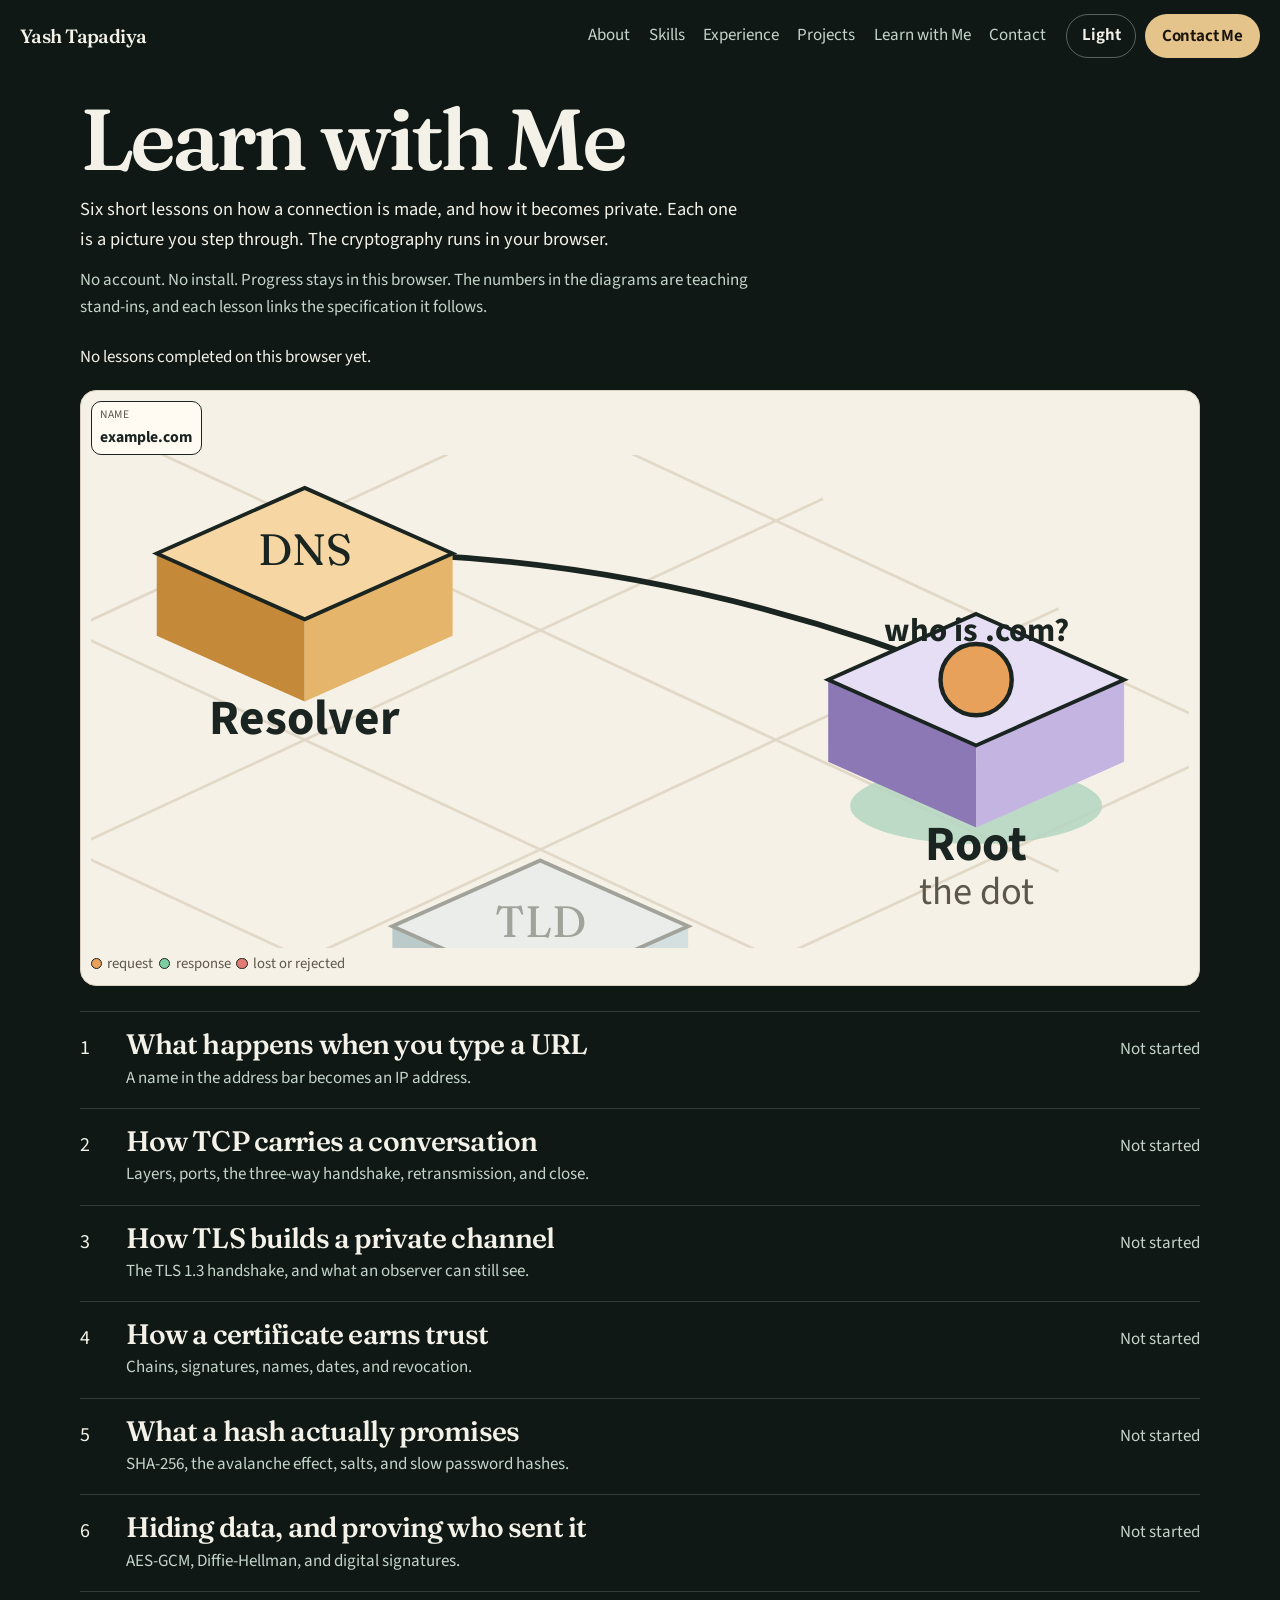
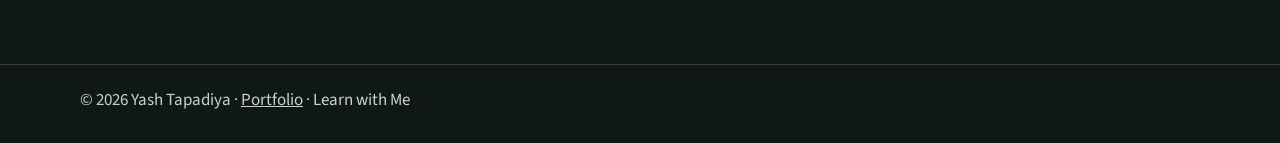
==== commit 7d086413: "Make Learn with Me a diagram you can step and change. Each lesson is now an isometric stage: cubes, " ====
--- a/learn/index.html
+++ b/learn/index.html
@@ -82,6 +82,7 @@
         <p class="lede">Six short lessons on how a connection is made, and how it becomes private. Each one is a picture you step through. The cryptography runs in your browser.</p>
         <p class="course-note">No account. No install. Progress stays in this browser. The numbers in the diagrams are teaching stand-ins, and each lesson links the specification it follows.</p>
         <p class="course-progress" id="course-progress">No lessons completed on this browser yet.</p>
+        <div class="landing-stage" id="landing-stage" aria-hidden="true"></div>
         <ol class="lesson-index" id="lesson-index">
         <li data-lesson="dns" data-steps="8">
           <a href="dns.html">
@@ -152,6 +153,8 @@
       <p>© 2026 Yash Tapadiya · <a href="../">Portfolio</a> · Learn with Me</p>
     </div>
   </footer>
+  <script src="../vendor/gsap.min.js"></script>
+  <script src="js/stage.js"></script>
   <script src="js/learn.js"></script>
 </body>
 </html>
--- a/learn/css/learn.css
+++ b/learn/css/learn.css
@@ -695,6 +695,170 @@
   .flow li.is-on::before { background: CanvasText; }
 }
 
+.lesson-intro .lede,
+.learn-points { display: none; }
+
+.lesson-intro h1 {
+  font-size: clamp(1.8rem, 3vw, 2.5rem);
+}
+
+.stage {
+  display: grid;
+  grid-template-columns: minmax(0, 1fr) minmax(15rem, 18.5rem);
+  gap: 0.75rem;
+  align-items: start;
+  min-height: 0;
+}
+
+.diagram-panel {
+  min-height: 0;
+  background: #f6f1e6;
+  color: #1a2420;
+  border: 1px solid #d9d0c1;
+  border-top: 1px solid #d9d0c1;
+  border-radius: 16px;
+  padding: 0.7rem 0.75rem 0.85rem;
+  display: flex;
+  flex-direction: column;
+  position: relative;
+}
+
+.iso-wrap,
+.bit-stage,
+.block-stage { flex: 1; min-height: 0; display: flex; flex-direction: column; }
+
+.iso-svg { width: 100%; height: auto; max-height: 68vh; display: block; }
+
+.grid-line { fill: none; stroke: #e2d8c8; stroke-width: 1; }
+
+.iso-link { fill: none; stroke: #1a2420; stroke-width: 2.1; stroke-linecap: round; }
+.iso-link-dashed { stroke: #8d8376; stroke-dasharray: 5 4; }
+.iso-link-off { stroke: #c8bfb2; stroke-dasharray: 3 6; stroke-width: 1.6; }
+.iso-link-bad { stroke: #b42318; stroke-dasharray: 6 4; stroke-width: 2.3; }
+
+.cube { cursor: grab; }
+.cube:focus-visible { outline: none; }
+.cube:focus-visible .cube-label { text-decoration: underline; }
+.cube.is-dim { opacity: 0.38; }
+.cube-glow { fill: #b7d7c4; opacity: 0.9; }
+.cube-mark { font-family: "Fraunces", Georgia, serif; font-size: 16px; fill: #1a2420; }
+.cube-label { font-family: "Source Sans 3", sans-serif; font-size: 18px; font-weight: 700; fill: #1a2420; }
+.cube-sub { font-family: "Source Sans 3", sans-serif; font-size: 14px; fill: #5c564c; }
+.link-label { font-family: "Source Sans 3", sans-serif; font-size: 16px; font-weight: 700; fill: #1a2420; }
+.pkt-label { font-size: 15px; }
+
+.pkt circle { fill: #e7a15a; stroke: #1a2420; stroke-width: 1.6; }
+.pkt-res circle { fill: #7dcea0; }
+.pkt-bad circle, .pkt.is-dropped circle { fill: #e07a72; }
+.pkt-lock circle { fill: #24312b; stroke: #e4c48a; }
+.pkt-label { font-family: "Source Sans 3", sans-serif; font-size: 12px; font-weight: 700; fill: #1a2420; }
+
+.vchips, .stage-hud, .stage-tools { display: flex; flex-wrap: wrap; gap: 0.4rem; align-items: center; }
+.vchip, .stage-hud button, .stage-tools button {
+  border: 1px solid #1a2420;
+  background: #fffaf2;
+  color: #1a2420;
+  border-radius: 10px;
+  min-height: 36px;
+  padding: 0.25rem 0.55rem;
+  font: inherit;
+  font-size: 0.92rem;
+}
+.vchip { display: flex; flex-direction: column; min-width: 5.5rem; padding: 0.28rem 0.55rem; }
+.vchip span { color: #5c564c; font-size: 0.72rem; letter-spacing: 0.04em; text-transform: uppercase; }
+.vchip b { font-size: 0.98rem; }
+.vchip.is-hot { box-shadow: inset 3px 0 0 #3f7d5c; }
+.stage-hud { order: 1; margin-bottom: 0.35rem; padding-right: 9.5rem; }
+#diagram { order: 2; flex: 1; display: flex; flex-direction: column; min-height: 0; }
+.scrub { order: 4; }
+#diagram-caption { order: 5; }
+.node-detail { order: 6; }
+.stage-hud input, .stage-hud button { min-height: 40px; }
+.stage-hud input {
+  border: 1px solid #1a2420;
+  background: #fffaf2;
+  color: #1a2420;
+  border-radius: 10px;
+  padding: 0.35rem 0.55rem;
+  font: inherit;
+  width: min(14rem, 46vw);
+}
+.stage-hud button[aria-pressed="true"], .stage-tools button[aria-pressed="true"] {
+  background: #1a2420;
+  color: #f6f1e6;
+}
+.stage-tools { position: absolute; top: 0.7rem; right: 0.75rem; }
+.scrub { display: flex; align-items: center; gap: 0.55rem; margin-top: 0.25rem; color: #3c3830; }
+.scrub input { flex: 1; min-height: 36px; accent-color: #8a5418; }
+.vlegend { display: flex; gap: 0.35rem; align-items: center; color: #5c564c; font-size: 0.92rem; margin-top: 0.2rem; }
+.swatch { width: 0.7rem; height: 0.7rem; border-radius: 50%; border: 1.5px solid #1a2420; display: inline-block; }
+.swatch-req { background: #e7a15a; }
+.swatch-res { background: #7dcea0; }
+.swatch-bad { background: #e07a72; }
+.node-detail { min-height: 1.4rem; margin-top: 0.25rem; color: #1a2420; }
+
+.step-column {
+  background: var(--surface);
+  border: 1px solid var(--line);
+  border-radius: 16px;
+  padding: 0.9rem 0.95rem 1rem;
+}
+.step p:not(.key-idea) {
+  display: -webkit-box;
+  -webkit-line-clamp: 4;
+  -webkit-box-orient: vertical;
+  overflow: hidden;
+}
+.step p:not(.key-idea) + p:not(.key-idea) { display: none; }
+.step h2 { font-size: clamp(1.45rem, 2vw, 1.9rem); }
+
+.bit-stage { gap: 0.7rem; }
+.bit-count { font-family: "Fraunces", Georgia, serif; font-size: clamp(1.4rem, 2.5vw, 2rem); letter-spacing: -0.03em; }
+.bit-word { font-weight: 700; margin-bottom: 0.25rem; }
+.bit-grid { display: grid; grid-template-columns: repeat(32, 1fr); gap: 2px; max-width: 640px; }
+.bit { aspect-ratio: 1; background: #e7dfd2; border-radius: 2px; }
+.bit.is-on { background: #c48a3a; }
+.bit.is-diff { outline: 1px solid #1a2420; }
+.bit-note { color: #5c564c; max-width: 62ch; }
+.block-stage { justify-content: center; gap: 1rem; min-height: 280px; }
+.block-kicker { font-family: "Fraunces", Georgia, serif; font-size: clamp(1.4rem, 2.4vw, 2rem); letter-spacing: -0.03em; max-width: 28ch; }
+.block-row { display: flex; flex-wrap: wrap; gap: 0.6rem; }
+.plain-block {
+  min-width: 4.6rem;
+  min-height: 4.2rem;
+  padding: 0.7rem;
+  border: 1.5px solid #1a2420;
+  border-radius: 12px;
+  background: #fffaf2;
+  font-family: ui-monospace, SFMono-Regular, Menlo, Consolas, monospace;
+  font-weight: 700;
+  display: flex;
+  align-items: center;
+  justify-content: center;
+}
+.plain-block.is-locked { background: #24312b; color: #f6e7c1; }
+.plain-block.is-bad { background: #f8ddd8; color: #7a1f18; }
+.block-banner { max-width: 46ch; font-size: 1.05rem; }
+.block-banner.is-bad { color: #7a1f18; font-weight: 700; }
+
+.landing-stage {
+  margin-top: 1.2rem;
+  background: #f6f1e6;
+  border-radius: 16px;
+  min-height: 420px;
+  padding: 0.6rem;
+  border: 1px solid #d9d0c1;
+}
+.landing-stage .iso-svg { height: auto; max-height: none; }
+
+@media (max-width: 980px) {
+  .stage { grid-template-columns: 1fr; min-height: 0; }
+  .diagram-panel, .iso-svg { min-height: 0; }
+  .iso-svg { height: auto; max-height: none; }
+  .stage-tools { position: static; margin: 0.35rem 0; }
+  .bit-grid { grid-template-columns: repeat(16, 1fr); }
+}
+
 @media print {
   .controls,
   .stepper,
